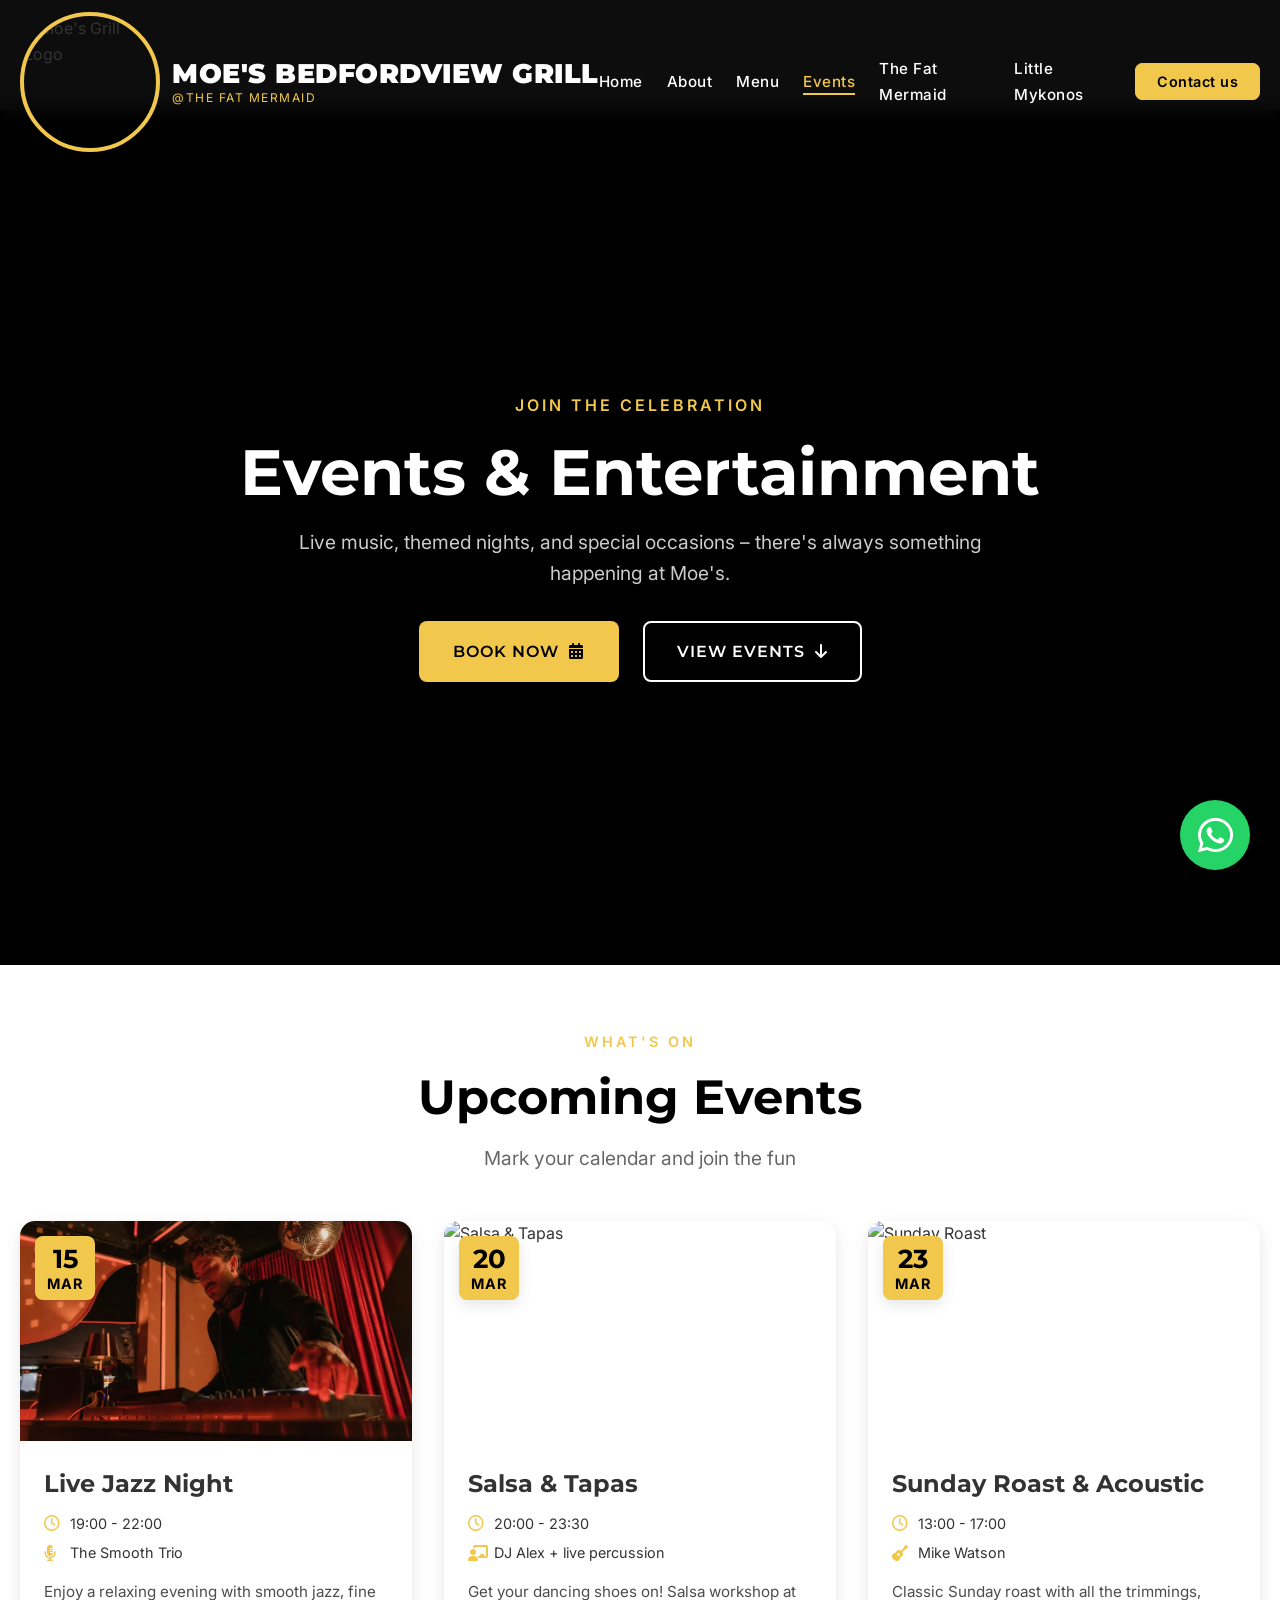
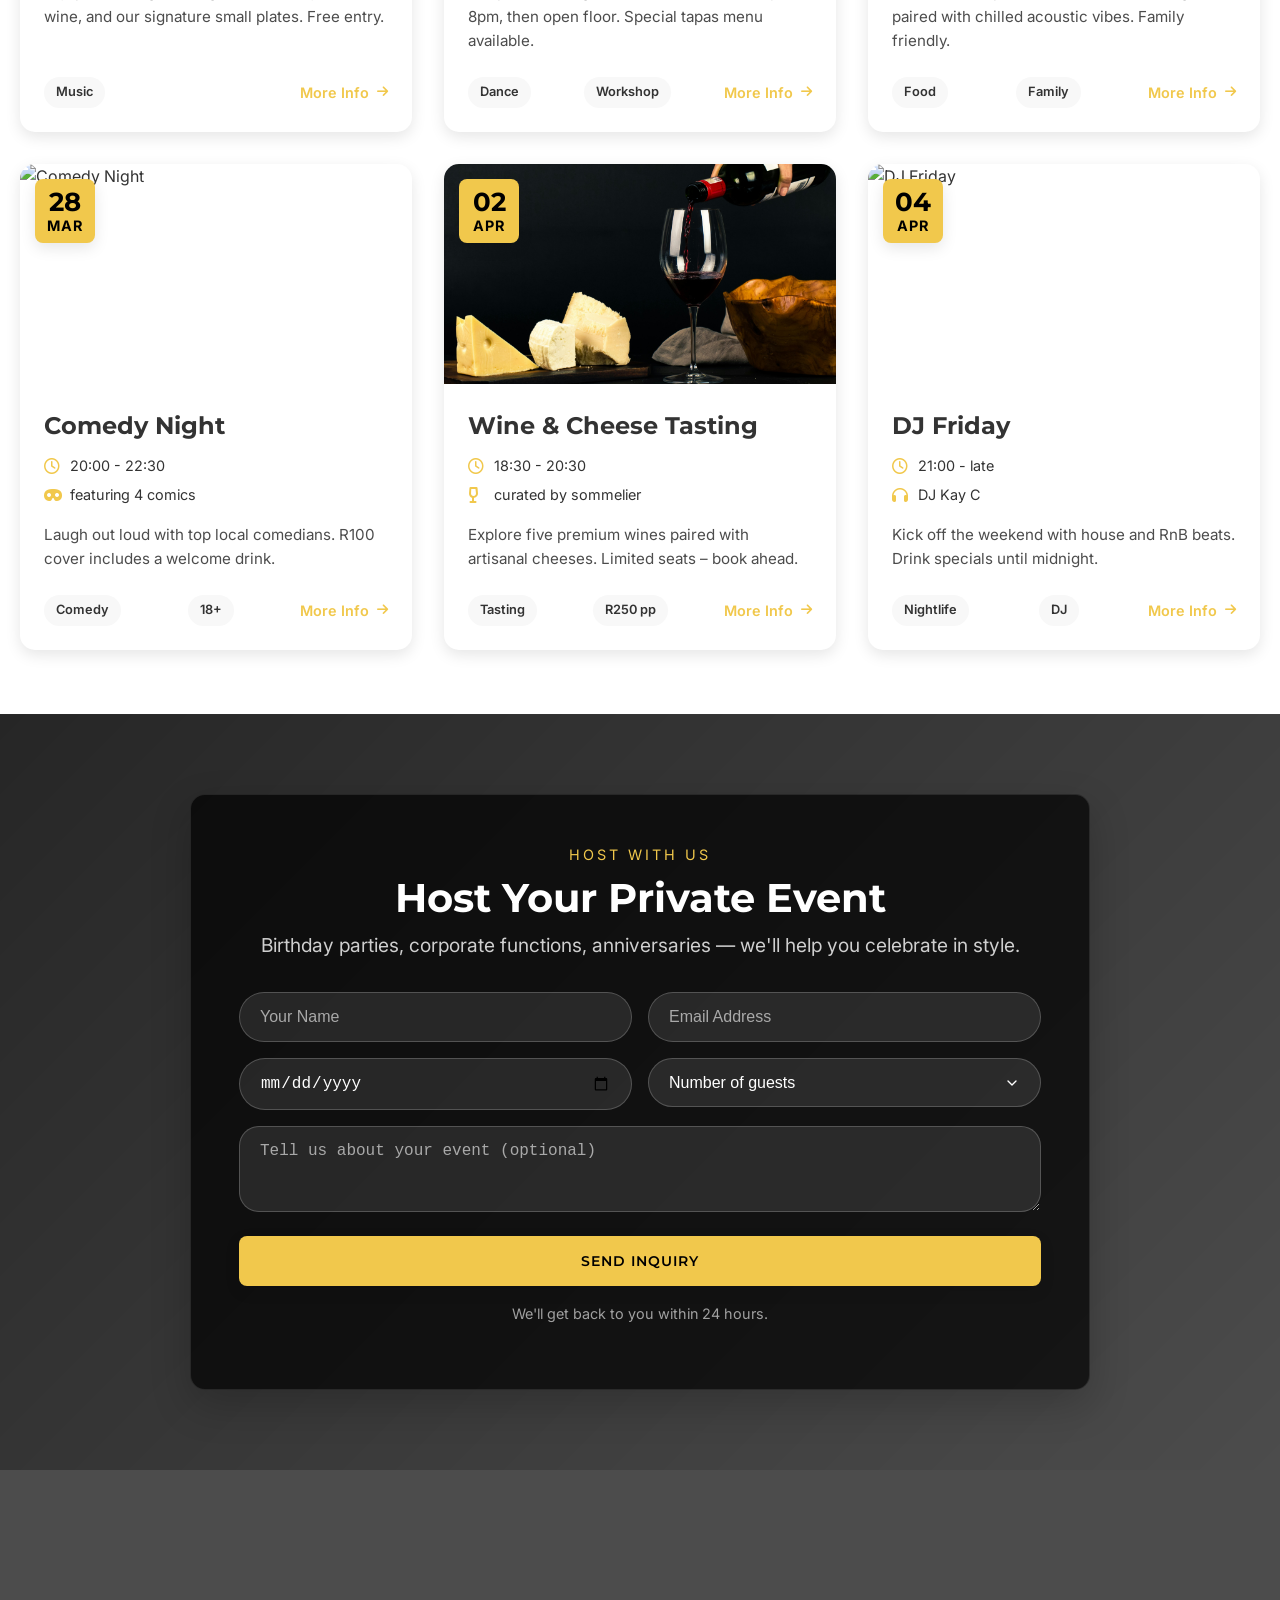
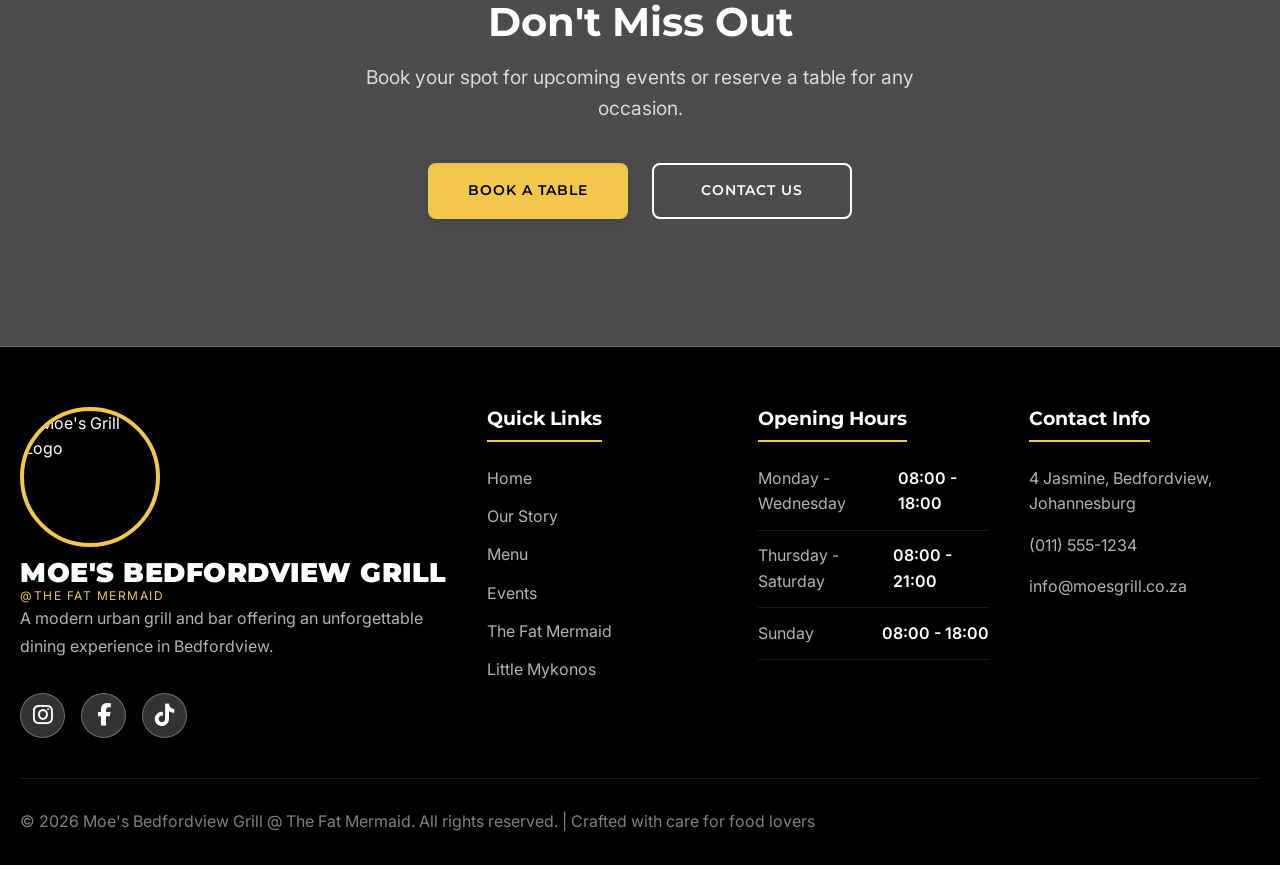
==== events.html @ 41e1a613 "Add files via upload" ====
<!DOCTYPE html>
<html lang="en">
<head>
    <meta charset="UTF-8">
    <meta name="viewport" content="width=device-width, initial-scale=1.0, maximum-scale=1.0, user-scalable=no">
    <title>Events | Moe's Bedfordview Grill @ The Fat Mermaid</title>
    <link rel="stylesheet" href="events.css">
    <link rel="stylesheet" href="https://cdnjs.cloudflare.com/ajax/libs/font-awesome/6.4.0/css/all.min.css">
    <link href="https://fonts.googleapis.com/css2?family=Montserrat:wght@400;500;600;700;800;900&family=Inter:wght@300;400;500;600&display=swap" rel="stylesheet">
</head>
<body>
    <!-- Header – EXACTLY as on Moe's main page (with no space after @) -->
    <header class="header">
        <div class="container">
            <nav class="navbar">
                <a href="Moe's_bedfordview_grill.html" class="logo">
                    <div class="logo-wrapper">
                        <div class="logo-image">
                            <img src="logo.png" alt="Moe's Grill Logo" class="logo-img">
                        </div>
                        <div class="logo-text-container">
                            <span class="logo-main">MOE'S BEDFORDVIEW GRILL</span>
                            <span class="logo-sub">@THE FAT MERMAID</span>
                        </div>
                    </div>
                </a>
                
                <div class="nav-right">
                    <ul class="nav-menu">
                        <li class="nav-item"><a href="Moe's_bedfordview_grill.html" class="nav-link">Home</a></li>
                        <li class="nav-item"><a href="Moe's_bedfordview_grill.html#about" class="nav-link">About</a></li>
                        <li class="nav-item"><a href="menu.html" class="nav-link">Menu</a></li>
                        <li class="nav-item"><a href="events.html" class="nav-link active">Events</a></li>
                        <li class="nav-item"><a href="index.html" class="nav-link">The Fat Mermaid</a></li>
                        <li class="nav-item"><a href="little_mykonos.html" class="nav-link">Little Mykonos</a></li>
                        <li class="nav-item"><a href="contact.html" class="nav-link book-btn">Contact us</a></li>
                    </ul>
                    
                    <div class="hamburger">
                        <div class="hamburger-line"></div>
                        <div class="hamburger-line"></div>
                        <div class="hamburger-line"></div>
                    </div>
                </div>
            </nav>
        </div>
    </header>

    <!-- Page Hero for Events -->
    <section class="page-hero">
        <div class="page-hero-bg" style="background-image: linear-gradient(rgba(0,0,0,0.7), rgba(0,0,0,0.7)), url('inside.jpg');"></div>
        <div class="container">
            <div class="page-hero-content">
                <div class="page-tagline">JOIN THE CELEBRATION</div>
                <h1 class="page-title">Events & Entertainment</h1>
                <p class="page-subtitle">Live music, themed nights, and special occasions – there's always something happening at Moe's.</p>
                <!-- Two hero buttons -->
                <div class="hero-buttons">
                    <a href="#booking" class="btn btn-primary">Book Now <i class="fas fa-calendar-alt"></i></a>
                    <a href="#events-grid" class="btn btn-outline">View Events <i class="fas fa-arrow-down"></i></a>
                </div>
            </div>
        </div>
    </section>

    <!-- Upcoming Events Section (id for scrolling) -->
    <section id="events-grid" class="events-section">
        <div class="container">
            <div class="section-header">
                <div class="section-label">WHAT'S ON</div>
                <h2 class="section-title">Upcoming Events</h2>
                <p class="section-subtitle">Mark your calendar and join the fun</p>
            </div>

            <div class="events-grid">
                <!-- Event 1: Live Jazz Night -->
                <div class="event-card">
                    <div class="event-image">
                        <img src="jazz2.avif" alt="Live Jazz Night" class="event-img">
                        <div class="event-date-badge">
                            <span class="event-day">15</span>
                            <span class="event-month">MAR</span>
                        </div>
                    </div>
                    <div class="event-content">
                        <h3>Live Jazz Night</h3>
                        <div class="event-meta">
                            <span><i class="far fa-clock"></i> 19:00 - 22:00</span>
                            <span><i class="fas fa-microphone-alt"></i> The Smooth Trio</span>
                        </div>
                        <p class="event-description">Enjoy a relaxing evening with smooth jazz, fine wine, and our signature small plates. Free entry.</p>
                        <div class="event-footer">
                            <span class="event-tag">Music</span>
                            <a href="#" class="btn-event">More Info <i class="fas fa-arrow-right"></i></a>
                        </div>
                    </div>
                </div>

                <!-- Event 2: Salsa & Tapas Thursday -->
                <div class="event-card">
                    <div class="event-image">
                        <img src="salsa.avif" alt="Salsa & Tapas" class="event-img">
                        <div class="event-date-badge">
                            <span class="event-day">20</span>
                            <span class="event-month">MAR</span>
                        </div>
                    </div>
                    <div class="event-content">
                        <h3>Salsa & Tapas</h3>
                        <div class="event-meta">
                            <span><i class="far fa-clock"></i> 20:00 - 23:30</span>
                            <span><i class="fas fa-chalkboard-teacher"></i> DJ Alex + live percussion</span>
                        </div>
                        <p class="event-description">Get your dancing shoes on! Salsa workshop at 8pm, then open floor. Special tapas menu available.</p>
                        <div class="event-footer">
                            <span class="event-tag">Dance</span>
                            <span class="event-tag">Workshop</span>
                            <a href="#" class="btn-event">More Info <i class="fas fa-arrow-right"></i></a>
                        </div>
                    </div>
                </div>

                <!-- Event 3: Sunday Roast & Live Acoustic -->
                <div class="event-card">
                    <div class="event-image">
                        <img src="food1.jpg" alt="Sunday Roast" class="event-img">
                        <div class="event-date-badge">
                            <span class="event-day">23</span>
                            <span class="event-month">MAR</span>
                        </div>
                    </div>
                    <div class="event-content">
                        <h3>Sunday Roast & Acoustic</h3>
                        <div class="event-meta">
                            <span><i class="far fa-clock"></i> 13:00 - 17:00</span>
                            <span><i class="fas fa-guitar"></i> Mike Watson</span>
                        </div>
                        <p class="event-description">Classic Sunday roast with all the trimmings, paired with chilled acoustic vibes. Family friendly.</p>
                        <div class="event-footer">
                            <span class="event-tag">Food</span>
                            <span class="event-tag">Family</span>
                            <a href="#" class="btn-event">More Info <i class="fas fa-arrow-right"></i></a>
                        </div>
                    </div>
                </div>

                <!-- Event 4: Comedy Night -->
                <div class="event-card">
                    <div class="event-image">
                        <img src="joy.jpg" alt="Comedy Night" class="event-img">
                        <div class="event-date-badge">
                            <span class="event-day">28</span>
                            <span class="event-month">MAR</span>
                        </div>
                    </div>
                    <div class="event-content">
                        <h3>Comedy Night</h3>
                        <div class="event-meta">
                            <span><i class="far fa-clock"></i> 20:00 - 22:30</span>
                            <span><i class="fas fa-mask"></i> featuring 4 comics</span>
                        </div>
                        <p class="event-description">Laugh out loud with top local comedians. R100 cover includes a welcome drink.</p>
                        <div class="event-footer">
                            <span class="event-tag">Comedy</span>
                            <span class="event-tag">18+</span>
                            <a href="#" class="btn-event">More Info <i class="fas fa-arrow-right"></i></a>
                        </div>
                    </div>
                </div>

                <!-- Event 5: Wine & Cheese Tasting -->
                <div class="event-card">
                    <div class="event-image">
                        <img src="cheese.jpg" alt="Wine Tasting" class="event-img">
                        <div class="event-date-badge">
                            <span class="event-day">02</span>
                            <span class="event-month">APR</span>
                        </div>
                    </div>
                    <div class="event-content">
                        <h3>Wine & Cheese Tasting</h3>
                        <div class="event-meta">
                            <span><i class="far fa-clock"></i> 18:30 - 20:30</span>
                            <span><i class="fas fa-wine-glass-alt"></i> curated by sommelier</span>
                        </div>
                        <p class="event-description">Explore five premium wines paired with artisanal cheeses. Limited seats – book ahead.</p>
                        <div class="event-footer">
                            <span class="event-tag">Tasting</span>
                            <span class="event-tag">R250 pp</span>
                            <a href="#" class="btn-event">More Info <i class="fas fa-arrow-right"></i></a>
                        </div>
                    </div>
                </div>

                <!-- Event 6: DJ Friday -->
                <div class="event-card">
                    <div class="event-image">
                        <img src="DJ.jpg" alt="DJ Friday" class="event-img">
                        <div class="event-date-badge">
                            <span class="event-day">04</span>
                            <span class="event-month">APR</span>
                        </div>
                    </div>
                    <div class="event-content">
                        <h3>DJ Friday</h3>
                        <div class="event-meta">
                            <span><i class="far fa-clock"></i> 21:00 - late</span>
                            <span><i class="fas fa-headphones"></i> DJ Kay C</span>
                        </div>
                        <p class="event-description">Kick off the weekend with house and RnB beats. Drink specials until midnight.</p>
                        <div class="event-footer">
                            <span class="event-tag">Nightlife</span>
                            <span class="event-tag">DJ</span>
                            <a href="#" class="btn-event">More Info <i class="fas fa-arrow-right"></i></a>
                        </div>
                    </div>
                </div>
            </div>
        </div>
    </section>

    <!-- Booking Section (Host Your Private Event) -->
    <section id="booking" class="booking-section">
        <div class="booking-bg" style="background-image: linear-gradient(135deg, rgba(0,0,0,0.85) 0%, rgba(0,0,0,0.7) 100%), url('inside.jpg');"></div>
        <div class="container">
            <div class="booking-wrapper">
                <div class="booking-header">
                    <span class="booking-tagline">HOST WITH US</span>
                    <h2 class="booking-title">Host Your Private Event</h2>
                    <p class="booking-description">Birthday parties, corporate functions, anniversaries — we'll help you celebrate in style.</p>
                </div>
                
                <!-- Simple inquiry form -->
                <div class="booking-form">
                    <form action="#" method="post">
                        <div class="form-row">
                            <div class="form-group">
                                <input type="text" placeholder="Your Name" required>
                            </div>
                            <div class="form-group">
                                <input type="email" placeholder="Email Address" required>
                            </div>
                        </div>
                        <div class="form-row">
                            <div class="form-group">
                                <input type="date" placeholder="Event Date" required>
                            </div>
                            <div class="form-group">
                                <select required>
                                    <option value="" disabled selected>Number of guests</option>
                                    <option value="1-20">1-20</option>
                                    <option value="21-40">21-40</option>
                                    <option value="41-60">41-60</option>
                                    <option value="61-80">61-80</option>
                                </select>
                            </div>
                        </div>
                        <div class="form-row">
                            <div class="form-group">
                                <textarea placeholder="Tell us about your event (optional)" rows="3"></textarea>
                            </div>
                        </div>
                        <button type="submit" class="btn btn-primary btn-block">Send Inquiry</button>
                    </form>
                    <p class="form-note">We'll get back to you within 24 hours.</p>
                </div>
            </div>
        </div>
    </section>

    <!-- CTA Section -->
    <section class="cta-section">
        <div class="cta-bg">
            <div class="cta-slide active" style="background-image: linear-gradient(rgba(0,0,0,0.7), rgba(0,0,0,0.7)), url('joy.jpg');"></div>
        </div>
        <div class="container">
            <h2 class="cta-title">Don't Miss Out</h2>
            <p class="cta-text">Book your spot for upcoming events or reserve a table for any occasion.</p>
            <div class="cta-buttons">
                <a href="contact.html" class="btn btn-primary">Book a Table</a>
                <a href="contact.html" class="btn btn-outline">Contact Us</a>
            </div>
        </div>
    </section>

    <!-- Footer – matching Moe's main page (no space after @) -->
    <footer class="footer" id="contact">
        <div class="container">
            <div class="footer-main">
                <div class="footer-col">
                    <div class="footer-logo">
                        <div class="logo-wrapper">
                            <div class="logo-image">
                                <img src="logo.png" alt="Moe's Grill Logo" class="logo-img">
                            </div>
                            <div class="logo-text-container">
                                <span class="logo-main">MOE'S BEDFORDVIEW GRILL</span>
                                <span class="logo-sub">@THE FAT MERMAID</span>
                            </div>
                        </div>
                    </div>
                    <p class="footer-description">
                        A modern urban grill and bar offering an unforgettable dining experience in Bedfordview.
                    </p>
                    <div class="social-links">
                        <a href="#" class="social-link"><i class="fab fa-instagram"></i></a>
                        <a href="#" class="social-link"><i class="fab fa-facebook-f"></i></a>
                        <a href="#" class="social-link"><i class="fab fa-tiktok"></i></a>
                    </div>
                </div>
                
                <div class="footer-col">
                    <h3 class="footer-title">Quick Links</h3>
                    <ul class="footer-links">
                        <li><a href="Moe's_bedfordview_grill.html">Home</a></li>
                        <li><a href="Moe's_bedfordview_grill.html#about">Our Story</a></li>
                        <li><a href="menu.html">Menu</a></li>
                        <li><a href="events.html">Events</a></li>
                        <li><a href="index.html">The Fat Mermaid</a></li>
                        <li><a href="little_mykonos.html">Little Mykonos</a></li>
                    </ul>
                </div>
                
                <div class="footer-col">
                    <h3 class="footer-title">Opening Hours</h3>
                    <ul class="footer-hours">
                        <li><span>Monday - Wednesday</span><span>08:00 - 18:00</span></li>
                        <li><span>Thursday - Saturday</span><span>08:00 - 21:00</span></li>
                        <li><span>Sunday</span><span>08:00 - 18:00</span></li>
                    </ul>
                </div>
                
                <div class="footer-col">
                    <h3 class="footer-title">Contact Info</h3>
                    <div class="contact-info">
                        <div class="contact-item">4 Jasmine, Bedfordview, Johannesburg</div>
                        <div class="contact-item">(011) 555-1234</div>
                        <div class="contact-item">info@moesgrill.co.za</div>
                    </div>
                </div>
            </div>
            
            <div class="footer-bottom">
                <p>&copy; 2026 Moe's Bedfordview Grill @ The Fat Mermaid. All rights reserved. | Crafted with care for food lovers</p>
                
            </div>
        </div>
    </footer>

    <!-- WhatsApp Button (same as The Fat Mermaid) -->
    <a href="https://wa.me/27836087774" class="whatsapp-float" target="_blank" rel="noopener noreferrer">
        <i class="fab fa-whatsapp"></i>
    </a>

    <!-- Mobile menu toggle script -->
    <script>
        const hamburger = document.querySelector('.hamburger');
        const navMenu = document.querySelector('.nav-menu');
        if (hamburger) {
            hamburger.addEventListener('click', () => {
                hamburger.classList.toggle('active');
                navMenu.classList.toggle('active');
            });
        }
        document.querySelectorAll('.nav-link').forEach(link => {
            link.addEventListener('click', () => {
                hamburger.classList.remove('active');
                navMenu.classList.remove('active');
            });
        });
    </script>
</body>
</html>
---- events.css ----
/* ====== events.css ====== */
/* Includes base styles from index + event-specific additions + Moe's header + WhatsApp button */

/* ====== RESET & BASE STYLES ====== */
* {
    margin: 0;
    padding: 0;
    box-sizing: border-box;
}

:root {
    --primary: #f1c84c;
    --primary-dark: #e0b72a;
    --black: #000000;
    --white: #ffffff;
    --gray-light: #f8f8f8;
    --gray: #e0e0e0;
    --gray-dark: #333333;
    --transition: all 0.3s ease;
    --shadow: 0 5px 15px rgba(0, 0, 0, 0.1);
    --shadow-lg: 0 10px 30px rgba(0, 0, 0, 0.15);
    --shadow-xl: 0 15px 40px rgba(0, 0, 0, 0.2);
    --radius: 8px;
    --radius-lg: 15px;
}

html {
    font-size: 16px;
    scroll-behavior: smooth;
    overflow-x: hidden;
}

body {
    font-family: 'Inter', sans-serif;
    line-height: 1.6;
    color: var(--gray-dark);
    background-color: var(--white);
    overflow-x: hidden;
}

h1, h2, h3, h4, h5, h6 {
    font-family: 'Montserrat', sans-serif;
    font-weight: 700;
    line-height: 1.2;
    margin-bottom: 1rem;
}

h1 { font-size: clamp(2.5rem, 5vw, 4rem); }
h2 { font-size: clamp(2rem, 4vw, 3rem); }
h3 { font-size: clamp(1.5rem, 3vw, 2rem); }

p {
    margin-bottom: 1rem;
    color: rgba(0, 0, 0, 0.7);
}

a {
    text-decoration: none;
    color: inherit;
    transition: var(--transition);
}

ul {
    list-style: none;
}

.container {
    width: 100%;
    max-width: 1400px;
    margin: 0 auto;
    padding: 0 20px;
}

.btn {
    display: inline-flex;
    align-items: center;
    justify-content: center;
    gap: 10px;
    padding: 14px 28px;
    border-radius: var(--radius);
    font-weight: 600;
    text-transform: uppercase;
    letter-spacing: 1px;
    cursor: pointer;
    transition: var(--transition);
    border: 2px solid transparent;
    font-family: 'Montserrat', sans-serif;
    font-size: 0.9rem;
}

.btn-primary {
    background-color: var(--primary);
    color: var(--black);
    box-shadow: var(--shadow);
}

.btn-primary:hover {
    background-color: var(--primary-dark);
    transform: translateY(-3px);
    box-shadow: var(--shadow-lg);
}

.btn-outline {
    background-color: transparent;
    color: var(--white);
    border-color: var(--white);
}

.btn-outline:hover {
    background-color: var(--white);
    color: var(--black);
    transform: translateY(-3px);
}

.btn-large {
    padding: 16px 36px;
    font-size: 1rem;
}

.btn-block {
    width: 100%;
}

.text-center {
    text-align: center;
}

.highlight {
    color: var(--primary);
}

/* ====== HEADER – EXACTLY AS MOE'S MAIN PAGE ====== */
.header {
    position: fixed;
    top: 0;
    left: 0;
    width: 100%;
    z-index: 1000;
    padding: 12px 0;
    background-color: rgba(0, 0, 0, 0.95);
    backdrop-filter: blur(10px);
    box-shadow: var(--shadow);
}

.navbar {
    display: flex;
    justify-content: space-between;
    align-items: center;
}

.logo {
    z-index: 1002;
    position: relative;
    flex-shrink: 0;
    max-width: 60%;
}

.logo-wrapper {
    display: flex;
    align-items: center;
    gap: 12px;
}

.logo-image {
    height: 140px;
    width: 140px;
    border-radius: 50%;
    overflow: hidden;
    border: 4px solid var(--primary);
    flex-shrink: 0;
}

.logo-img {
    width: 100%;
    height: 100%;
    object-fit: cover;
    display: block;
}

.logo-text-container {
    display: flex;
    flex-direction: column;
    line-height: 1.2;
}

.logo-main {
    font-family: 'Montserrat', sans-serif;
    font-weight: 900;
    font-size: 1.7rem;
    color: var(--white);
    letter-spacing: 0.5px;
    white-space: nowrap;
}

.logo-sub {
    font-family: 'Inter', sans-serif;
    font-size: 0.75rem;
    color: var(--primary);
    letter-spacing: 1.5px;
    text-transform: uppercase;
    white-space: nowrap;
}

.nav-right {
    display: flex;
    align-items: center;
    gap: 1.5rem;
}

.nav-menu {
    display: flex;
    gap: 1.5rem;
    align-items: center;
}

.nav-item {
    position: relative;
}

.nav-link {
    color: var(--white);
    font-weight: 500;
    font-size: 0.95rem;
    letter-spacing: 0.5px;
    padding: 5px 0;
    transition: color 0.3s ease;
}

.nav-link::after {
    content: '';
    position: absolute;
    bottom: 0;
    left: 0;
    width: 0;
    height: 2px;
    background-color: var(--primary);
    transition: width 0.3s ease;
}

.nav-link:hover::after,
.nav-link.active::after {
    width: 100%;
}

.nav-link:hover,
.nav-link.active {
    color: var(--primary);
}

.book-btn {
    background-color: var(--primary) !important;
    color: var(--black) !important;
    padding: 8px 20px !important;
    border-radius: var(--radius) !important;
    font-weight: 600 !important;
    border: 2px solid var(--primary) !important;
    white-space: nowrap;
    font-size: 0.9rem !important;
}

.book-btn:hover {
    background-color: transparent !important;
    color: var(--white) !important;
    border-color: var(--white) !important;
    transform: translateY(-2px);
}

.hamburger {
    display: none;
    flex-direction: column;
    gap: 5px;
    cursor: pointer;
    padding: 10px;
    z-index: 1002;
}

.hamburger-line {
    width: 30px;
    height: 3px;
    background-color: var(--white);
    transition: var(--transition);
}

.hamburger.active .hamburger-line:nth-child(1) {
    transform: rotate(45deg) translate(8px, 8px);
}
.hamburger.active .hamburger-line:nth-child(2) {
    opacity: 0;
    transform: scale(0);
}
.hamburger.active .hamburger-line:nth-child(3) {
    transform: rotate(-45deg) translate(7px, -7px);
}

/* Mobile menu */
@media (max-width: 1100px) {
    .logo-main {
        font-size: 1.4rem;
    }
    .logo-sub {
        font-size: 0.65rem;
    }
    .nav-menu {
        gap: 1rem;
    }
    .nav-link {
        font-size: 0.85rem;
    }
}

@media (max-width: 992px) {
    .logo-wrapper {
        gap: 8px;
    }
    .logo-main {
        font-size: 1.2rem;
        white-space: normal;
    }
    .logo-sub {
        font-size: 0.6rem;
        white-space: normal;
    }
    .logo-image {
        height: 110px;
        width: 110px;
    }

    .nav-menu {
        position: fixed;
        top: 0;
        left: 0;
        width: 100%;
        height: 100vh;
        background-color: rgba(0, 0, 0, 0.98);
        backdrop-filter: blur(10px);
        flex-direction: column;
        justify-content: center;
        align-items: center;
        gap: 2rem;
        padding: 2rem;
        transition: opacity 0.4s ease, visibility 0.4s ease;
        opacity: 0;
        visibility: hidden;
        z-index: 1001;
    }
    .nav-menu.active {
        opacity: 1;
        visibility: visible;
    }
    .nav-link {
        font-size: 1.5rem;
        padding: 8px 20px;
    }
    .book-btn {
        font-size: 1.2rem !important;
        padding: 10px 30px !important;
    }
    .hamburger {
        display: flex;
    }
}

@media (max-width: 576px) {
    .logo-image {
        height: 90px;
        width: 90px;
    }
    .logo-main {
        font-size: 1rem;
    }
    .logo-sub {
        font-size: 0.5rem;
    }
}

/* ====== PAGE HERO ====== */
.page-hero {
    height: 95vh;
    min-height: 400px;
    position: relative;
    display: flex;
    align-items: center;
    justify-content: center;
    overflow: hidden;
    margin-top: 110px; /* matches header height */
    background-color: var(--black);
}

.page-hero-bg {
    position: absolute;
    top: 0;
    left: 0;
    width: 100%;
    height: 100%;
    background-size: cover;
    background-position: center;
    z-index: 1;
}

.page-hero-content {
    position: relative;
    z-index: 2;
    text-align: center;
    color: var(--white);
    max-width: 900px;
    margin: 0 auto;
    padding: 0 20px;
}

.page-tagline {
    font-size: 1rem;
    letter-spacing: 3px;
    color: var(--primary);
    margin-bottom: 1rem;
    text-transform: uppercase;
    font-weight: 600;
}

.page-title {
    font-size: clamp(2.5rem, 6vw, 4rem);
    margin-bottom: 1rem;
    color: var(--white);
}

.page-subtitle {
    font-size: 1.2rem;
    color: rgba(255,255,255,0.8);
    max-width: 700px;
    margin: 0 auto 2rem;
}

.hero-buttons {
    display: flex;
    gap: 1.5rem;
    justify-content: center;
    flex-wrap: wrap;
}

.hero-buttons .btn {
    min-width: 200px;
    padding: 16px 32px;
    font-size: 1rem;
}

/* ====== SECTION HEADER ====== */
.section-header {
    text-align: center;
    margin-bottom: 3rem;
}

.section-label {
    font-size: 0.9rem;
    letter-spacing: 3px;
    color: var(--primary);
    text-transform: uppercase;
    font-weight: 600;
    margin-bottom: 1rem;
    display: inline-block;
}

.section-title {
    margin-bottom: 1rem;
    color: var(--black);
}

.section-subtitle {
    font-size: 1.2rem;
    color: rgba(0,0,0,0.6);
    max-width: 600px;
    margin: 0 auto;
}

/* ====== EVENTS SECTION ====== */
.events-section {
    padding: 4rem 0;
    background-color: var(--white);
}

.events-grid {
    display: grid;
    grid-template-columns: repeat(3, 1fr);
    gap: 2rem;
}

.event-card {
    background-color: var(--white);
    border-radius: var(--radius-lg);
    overflow: hidden;
    box-shadow: var(--shadow);
    transition: var(--transition);
    display: flex;
    flex-direction: column;
}

.event-card:hover {
    transform: translateY(-8px);
    box-shadow: var(--shadow-lg);
}

.event-image {
    position: relative;
    height: 220px;
    overflow: hidden;
}

.event-img {
    width: 100%;
    height: 100%;
    object-fit: cover;
    transition: transform 0.5s ease;
}

.event-card:hover .event-img {
    transform: scale(1.05);
}

.event-date-badge {
    position: absolute;
    top: 15px;
    left: 15px;
    background-color: var(--primary);
    color: var(--black);
    border-radius: 8px;
    padding: 8px 12px;
    text-align: center;
    min-width: 60px;
    box-shadow: var(--shadow);
    line-height: 1.2;
    font-weight: 700;
}

.event-day {
    display: block;
    font-size: 1.6rem;
    font-family: 'Montserrat', sans-serif;
}

.event-month {
    display: block;
    font-size: 0.9rem;
    text-transform: uppercase;
    letter-spacing: 1px;
}

.event-content {
    padding: 1.8rem 1.5rem 1.5rem;
    flex: 1;
    display: flex;
    flex-direction: column;
}

.event-content h3 {
    font-size: 1.5rem;
    margin-bottom: 0.8rem;
}

.event-meta {
    display: flex;
    flex-direction: column;
    gap: 0.4rem;
    margin-bottom: 1rem;
    font-size: 0.9rem;
    color: var(--gray-dark);
}

.event-meta span {
    display: flex;
    align-items: center;
    gap: 8px;
}

.event-meta i {
    color: var(--primary);
    width: 18px;
    font-size: 1rem;
}

.event-description {
    margin-bottom: 1.5rem;
    font-size: 0.95rem;
    color: rgba(0,0,0,0.7);
    flex: 1;
}

.event-footer {
    display: flex;
    justify-content: space-between;
    align-items: center;
    flex-wrap: wrap;
    gap: 0.8rem;
    margin-top: auto;
}

.event-tag {
    background-color: var(--gray-light);
    padding: 5px 12px;
    border-radius: 50px;
    font-size: 0.8rem;
    font-weight: 600;
    color: var(--gray-dark);
}

.btn-event {
    display: inline-flex;
    align-items: center;
    gap: 8px;
    color: var(--primary);
    font-weight: 600;
    font-size: 0.9rem;
    transition: var(--transition);
}

.btn-event i {
    font-size: 0.8rem;
    transition: transform 0.2s;
}

.btn-event:hover {
    color: var(--primary-dark);
}

.btn-event:hover i {
    transform: translateX(4px);
}

/* ====== BOOKING SECTION ====== */
.booking-section {
    position: relative;
    padding: 5rem 0;
    color: var(--white);
    overflow: hidden;
}

.booking-bg {
    position: absolute;
    top: 0;
    left: 0;
    width: 100%;
    height: 100%;
    background-size: cover;
    background-position: center;
    z-index: 1;
}

.booking-section .container {
    position: relative;
    z-index: 2;
}

.booking-wrapper {
    max-width: 900px;
    margin: 0 auto;
    background: rgba(0,0,0,0.7);
    border-radius: var(--radius-lg);
    padding: 3rem;
    border: 1px solid rgba(255,255,255,0.1);
    box-shadow: var(--shadow-xl);
}

.booking-header {
    text-align: center;
    margin-bottom: 2rem;
}

.booking-tagline {
    font-size: 0.9rem;
    letter-spacing: 3px;
    color: var(--primary);
    text-transform: uppercase;
    margin-bottom: 0.5rem;
    display: block;
}

.booking-title {
    font-size: 2.5rem;
    color: var(--white);
    margin-bottom: 0.5rem;
}

.booking-description {
    font-size: 1.2rem;
    color: rgba(255,255,255,0.8);
}

.booking-form {
    margin-top: 2rem;
}

.form-row {
    display: flex;
    gap: 1rem;
    margin-bottom: 1rem;
}

.form-group {
    flex: 1;
}

.form-group input,
.form-group select,
.form-group textarea {
    width: 100%;
    padding: 15px 20px;
    border-radius: 50px;
    border: 1px solid rgba(255,255,255,0.2);
    background: rgba(255,255,255,0.1);
    color: var(--white);
    font-size: 1rem;
    outline: none;
    transition: var(--transition);
}

.form-group textarea {
    border-radius: 20px;
    resize: vertical;
}

.form-group input:focus,
.form-group select:focus,
.form-group textarea:focus {
    border-color: var(--primary);
    background: rgba(0,0,0,0.6);
}

.form-group input::placeholder,
.form-group textarea::placeholder {
    color: rgba(255,255,255,0.6);
}

.form-group select {
    appearance: none;
    background-image: url("data:image/svg+xml;utf8,<svg xmlns='http://www.w3.org/2000/svg' width='16' height='16' viewBox='0 0 24 24' fill='none' stroke='white' stroke-width='2' stroke-linecap='round' stroke-linejoin='round'><polyline points='6 9 12 15 18 9'/></svg>");
    background-repeat: no-repeat;
    background-position: right 20px center;
    background-size: 16px;
}

.form-group button {
    width: 100%;
    padding: 15px;
    border-radius: 50px;
    font-size: 1.1rem;
    border: none;
    cursor: pointer;
}

.form-note {
    text-align: center;
    font-size: 0.9rem;
    color: rgba(255,255,255,0.6);
    margin-top: 1rem;
}

/* ====== CTA SECTION ====== */
.cta-section {
    position: relative;
    overflow: hidden;
    padding: 8rem 0;
    color: var(--white);
    text-align: center;
    min-height: 400px;
    display: flex;
    align-items: center;
}

.cta-bg {
    position: absolute;
    top: 0;
    left: 0;
    width: 100%;
    height: 100%;
}

.cta-slide {
    position: absolute;
    top: 0;
    left: 0;
    width: 100%;
    height: 100%;
    background-size: cover;
    background-position: center;
    opacity: 0;
    transition: opacity 1s ease-in-out;
}

.cta-slide.active {
    opacity: 1;
}

.cta-section .container {
    position: relative;
    z-index: 2;
}

.cta-title {
    font-size: 2.5rem;
    margin-bottom: 1rem;
    color: var(--white);
}

.cta-text {
    font-size: 1.2rem;
    margin-bottom: 2.5rem;
    color: rgba(255,255,255,0.8);
    max-width: 600px;
    margin-left: auto;
    margin-right: auto;
}

.cta-buttons {
    display: flex;
    gap: 1.5rem;
    justify-content: center;
    flex-wrap: wrap;
}

.cta-buttons .btn {
    min-width: 200px;
}

/* ====== FOOTER – MATCHING MOE'S MAIN PAGE ====== */
.footer {
    background-color: var(--black);
    color: var(--white);
    padding: 60px 0 30px;
}

.footer-main {
    display: grid;
    grid-template-columns: repeat(4, 1fr);
    gap: 40px;
    margin-bottom: 40px;
}

.footer-logo .logo-wrapper {
    flex-direction: column;
    align-items: flex-start;
    gap: 10px;
}

.footer-logo .logo-image {
    height: 140px;
    width: 140px;
    border: 4px solid var(--primary);
}

.footer-description {
    color: rgba(255,255,255,0.7);
    margin-bottom: 2rem;
    line-height: 1.8;
}

.social-links {
    display: flex;
    gap: 1rem;
    flex-wrap: wrap;
}

.social-link {
    width: 45px;
    height: 45px;
    border-radius: 50%;
    background-color: rgba(255,255,255,0.2);
    display: flex;
    align-items: center;
    justify-content: center;
    transition: var(--transition);
    border: 1px solid rgba(255,255,255,0.3);
    font-size: 1.4rem;
    color: var(--white);
}

.social-link:hover {
    background-color: var(--primary);
    color: var(--black);
    border-color: var(--primary);
    transform: translateY(-3px);
}

.footer-title {
    color: var(--white);
    font-size: 1.2rem;
    margin-bottom: 1.5rem;
    padding-bottom: 10px;
    border-bottom: 2px solid var(--primary);
    display: inline-block;
}

.footer-links li {
    margin-bottom: 0.8rem;
}

.footer-links a {
    color: rgba(255,255,255,0.7);
    transition: var(--transition);
}

.footer-links a:hover {
    color: var(--primary);
    padding-left: 5px;
}

.footer-hours li {
    display: flex;
    justify-content: space-between;
    margin-bottom: 0.8rem;
    padding-bottom: 0.8rem;
    border-bottom: 1px solid rgba(255,255,255,0.1);
}

.footer-hours span:first-child {
    color: rgba(255,255,255,0.7);
}

.footer-hours span:last-child {
    color: var(--white);
    font-weight: 600;
}

.contact-info {
    display: flex;
    flex-direction: column;
    gap: 1rem;
}

.contact-item {
    color: rgba(255,255,255,0.7);
    line-height: 1.6;
}

.footer-bottom {
    padding-top: 30px;
    border-top: 1px solid rgba(255,255,255,0.1);
    display: flex;
    justify-content: space-between;
    align-items: center;
    flex-wrap: wrap;
    gap: 1rem;
}

.footer-bottom p {
    color: rgba(255,255,255,0.5);
    margin-bottom: 0;
}

.footer-legal {
    display: flex;
    gap: 2rem;
}

.footer-legal a {
    color: rgba(255,255,255,0.7);
    font-size: 0.9rem;
}

.footer-legal a:hover {
    color: var(--primary);
}

/* ===== WHATSAPP BUTTON (styled like The Fat Mermaid) ===== */
.whatsapp-float {
    position: fixed;
    bottom: 30px;
    right: 30px;
    background-color: #25D366;
    color: white;
    width: 70px;
    height: 70px;
    border-radius: 50%;
    display: flex;
    align-items: center;
    justify-content: center;
    font-size: 2.5rem;
    box-shadow: var(--shadow-lg);
    z-index: 1000;
    transition: transform 0.3s ease, background-color 0.2s;
    border: none;
}

.whatsapp-float:hover {
    transform: scale(1.1);
    background-color: #20b859;
}

@media (max-width: 768px) {
    .whatsapp-float {
        width: 60px;
        height: 60px;
        font-size: 2rem;
        bottom: 20px;
        right: 20px;
    }
}

/* ====== ANIMATIONS ====== */
@keyframes fadeInUp {
    from {
        opacity: 0;
        transform: translateY(30px);
    }
    to {
        opacity: 1;
        transform: translateY(0);
    }
}

.page-hero-content > * {
    animation: fadeInUp 0.8s ease forwards;
    opacity: 0;
}

.page-hero-content .page-tagline { animation-delay: 0.1s; }
.page-hero-content .page-title { animation-delay: 0.3s; }
.page-hero-content .page-subtitle { animation-delay: 0.5s; }
.page-hero-content .hero-buttons { animation-delay: 0.7s; }

/* ====== RESPONSIVE ====== */
@media (max-width: 1200px) {
    .footer-main {
        grid-template-columns: repeat(2, 1fr);
        gap: 2rem;
    }
}

@media (max-width: 992px) {
    .events-grid {
        grid-template-columns: repeat(2, 1fr);
    }
}

@media (max-width: 768px) {
    .page-hero {
        margin-top: 120px;
        min-height: 350px;
    }
    .page-title {
        font-size: 2.5rem;
    }
    .page-subtitle {
        font-size: 1rem;
    }
    .section-title {
        font-size: 2rem;
    }
    .booking-wrapper {
        padding: 2rem;
    }
    .booking-title {
        font-size: 2rem;
    }
    .form-row {
        flex-direction: column;
        gap: 1rem;
    }
    .hero-buttons .btn {
        min-width: 160px;
        padding: 14px 24px;
    }
}

@media (max-width: 576px) {
    .events-grid {
        grid-template-columns: 1fr;
        gap: 1.5rem;
    }
    .event-image {
        height: 200px;
    }
    .footer-main {
        grid-template-columns: 1fr;
    }
    .footer-logo .logo-image {
        height: 80px;
        width: 80px;
    }
    .cta-buttons {
        flex-direction: column;
        align-items: center;
    }
    .cta-buttons .btn {
        width: 100%;
        max-width: 280px;
    }
}
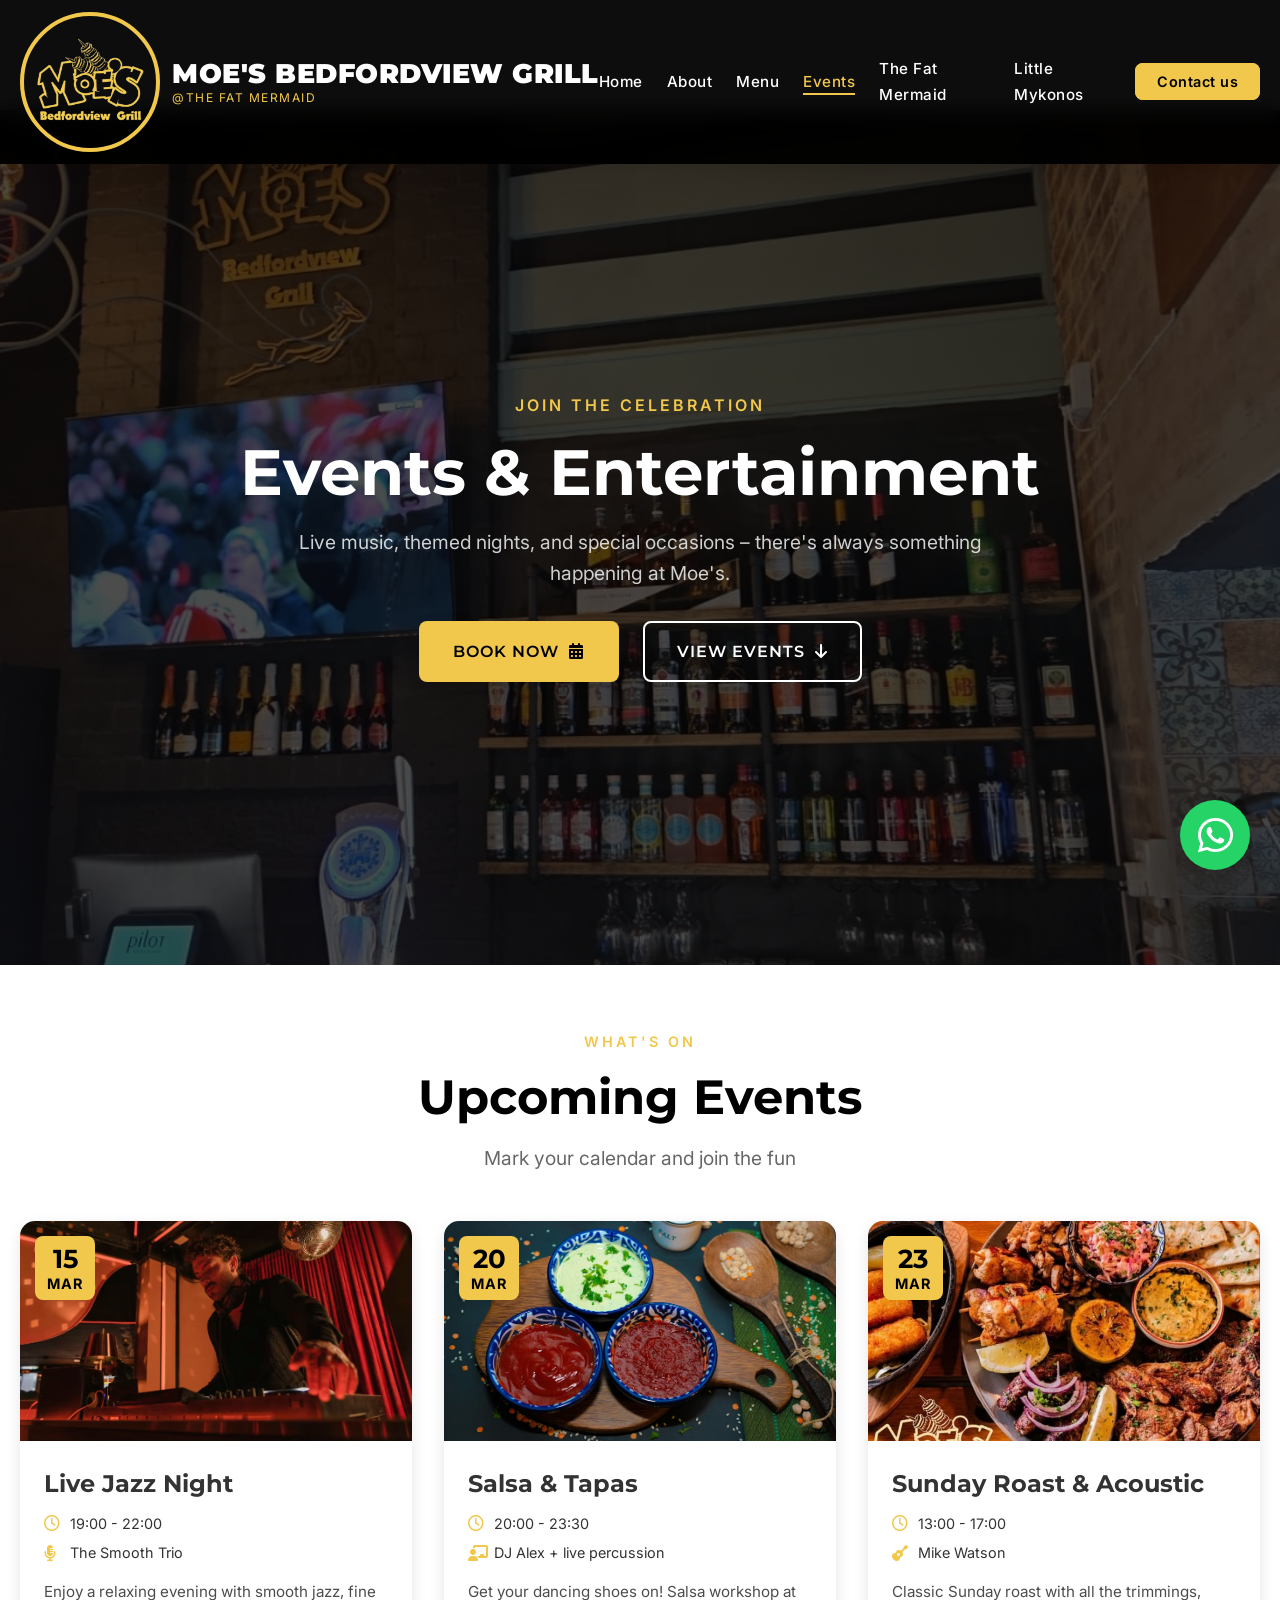
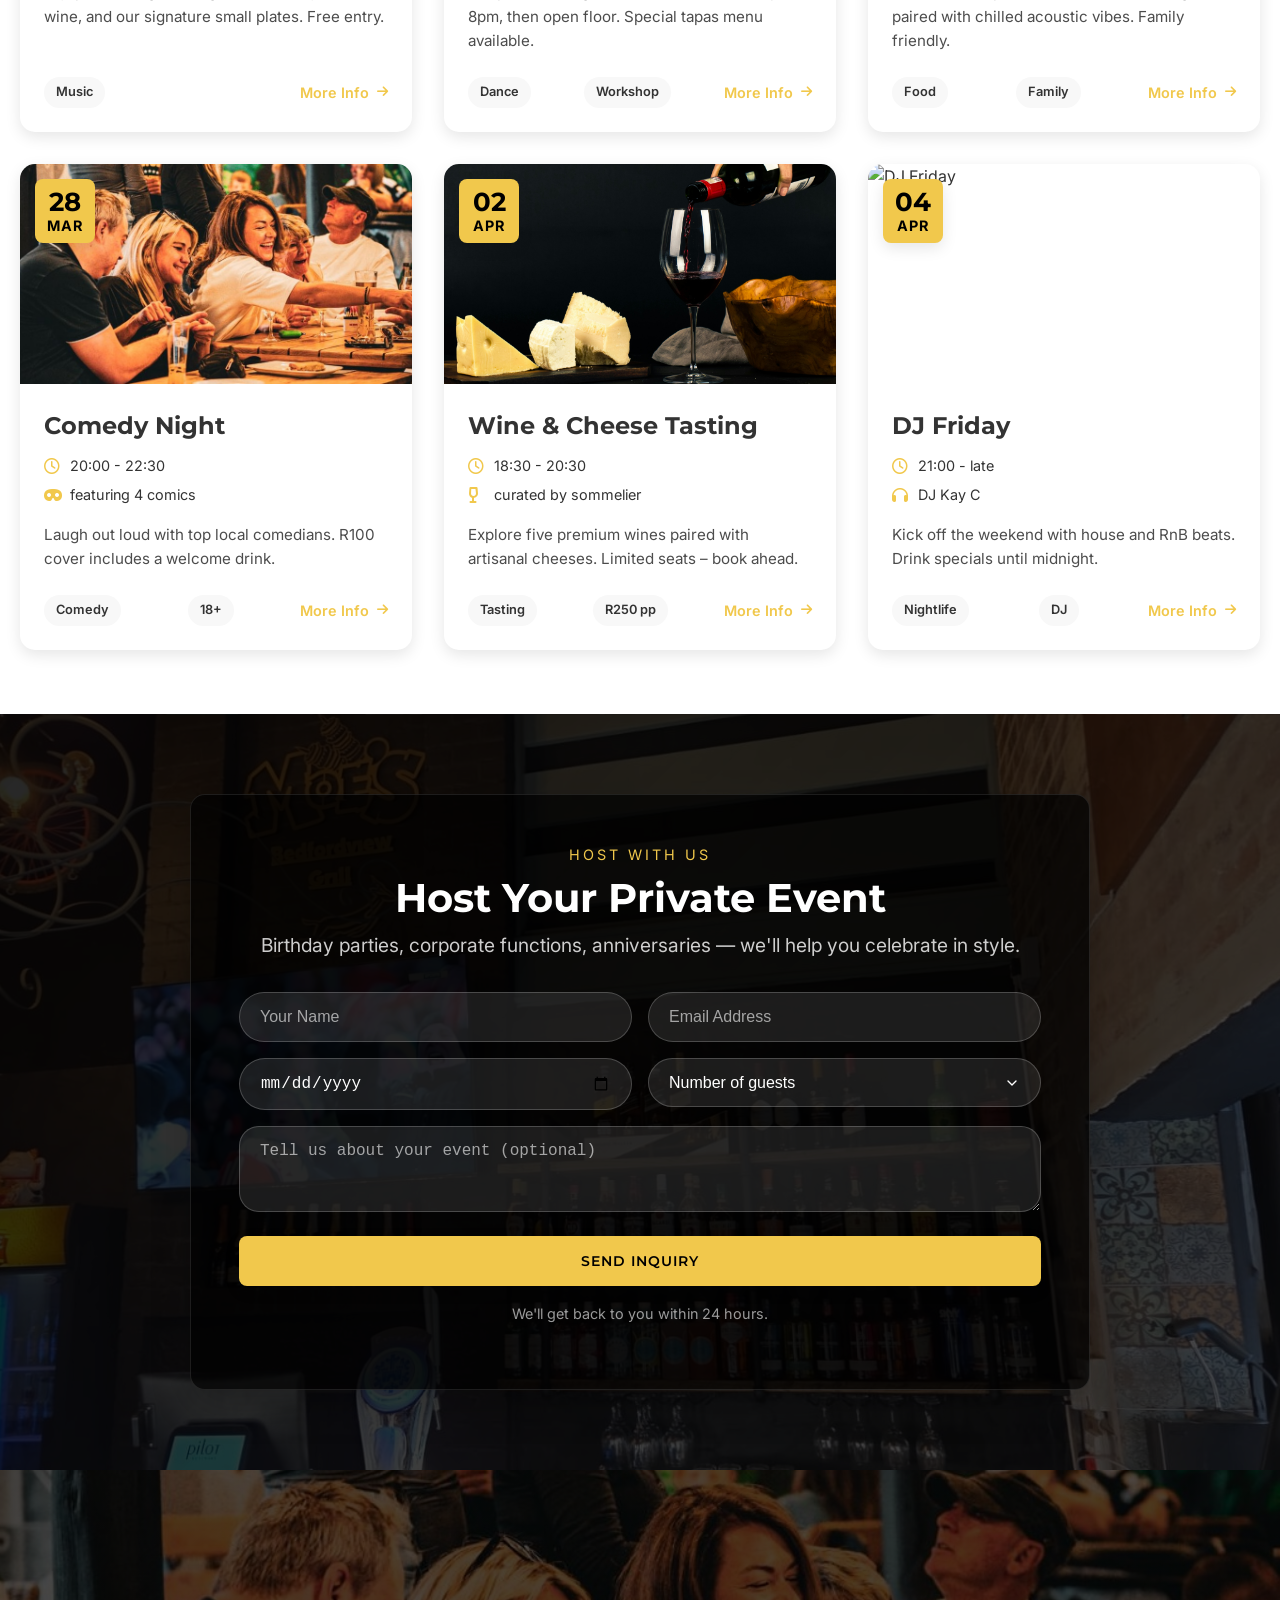
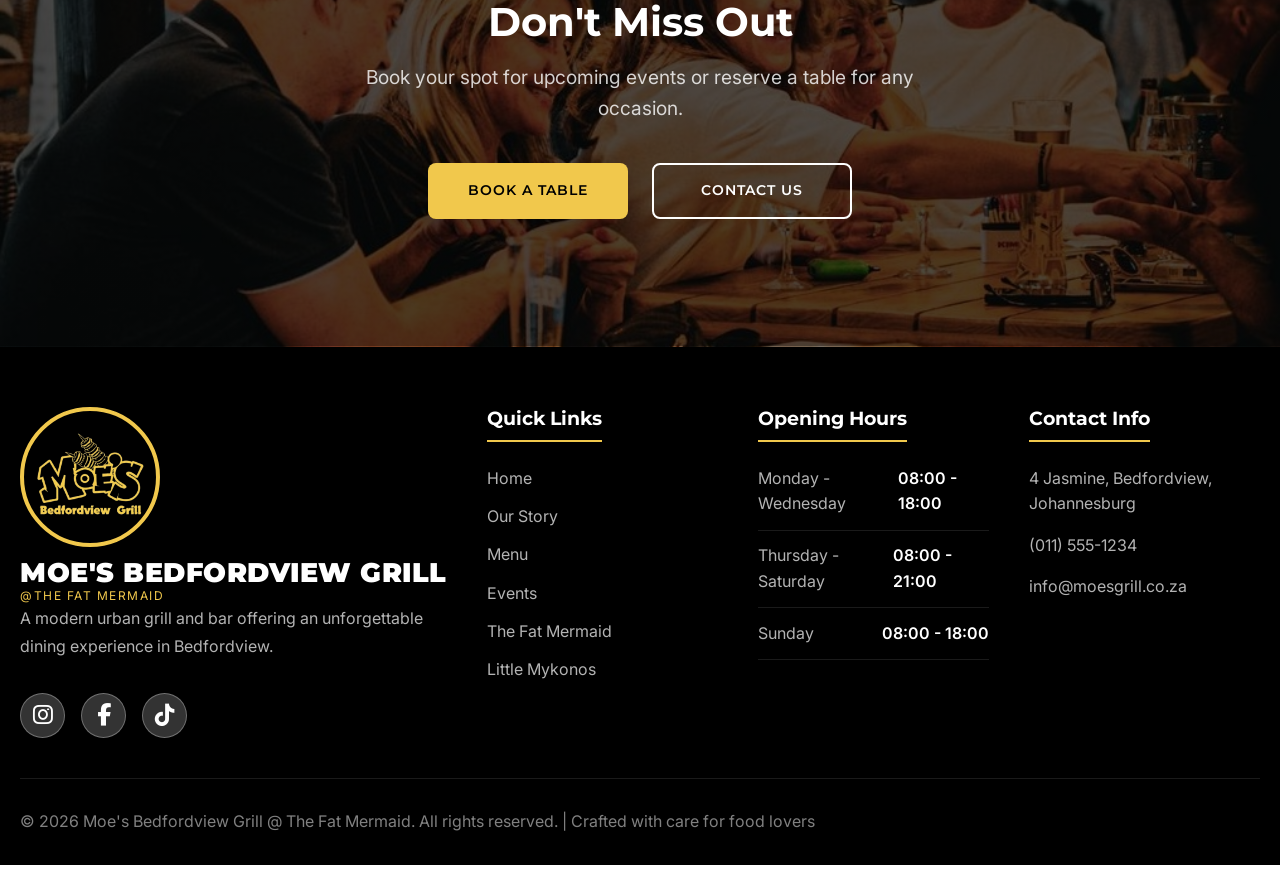
==== commit db0acf04: "Update events.html" ====
--- a/events.html
+++ b/events.html
@@ -16,7 +16,7 @@
                 <a href="Moe's_bedfordview_grill.html" class="logo">
                     <div class="logo-wrapper">
                         <div class="logo-image">
-                            <img src="logo.png" alt="Moe's Grill Logo" class="logo-img">
+                            <img src="Logo.png" alt="Moe's Grill Logo" class="logo-img">
                         </div>
                         <div class="logo-text-container">
                             <span class="logo-main">MOE'S BEDFORDVIEW GRILL</span>
@@ -291,7 +291,7 @@
                     <div class="footer-logo">
                         <div class="logo-wrapper">
                             <div class="logo-image">
-                                <img src="logo.png" alt="Moe's Grill Logo" class="logo-img">
+                                <img src="Logo.png" alt="Moe's Grill Logo" class="logo-img">
                             </div>
                             <div class="logo-text-container">
                                 <span class="logo-main">MOE'S BEDFORDVIEW GRILL</span>
@@ -370,4 +370,4 @@
         });
     </script>
 </body>
-</html>+</html>
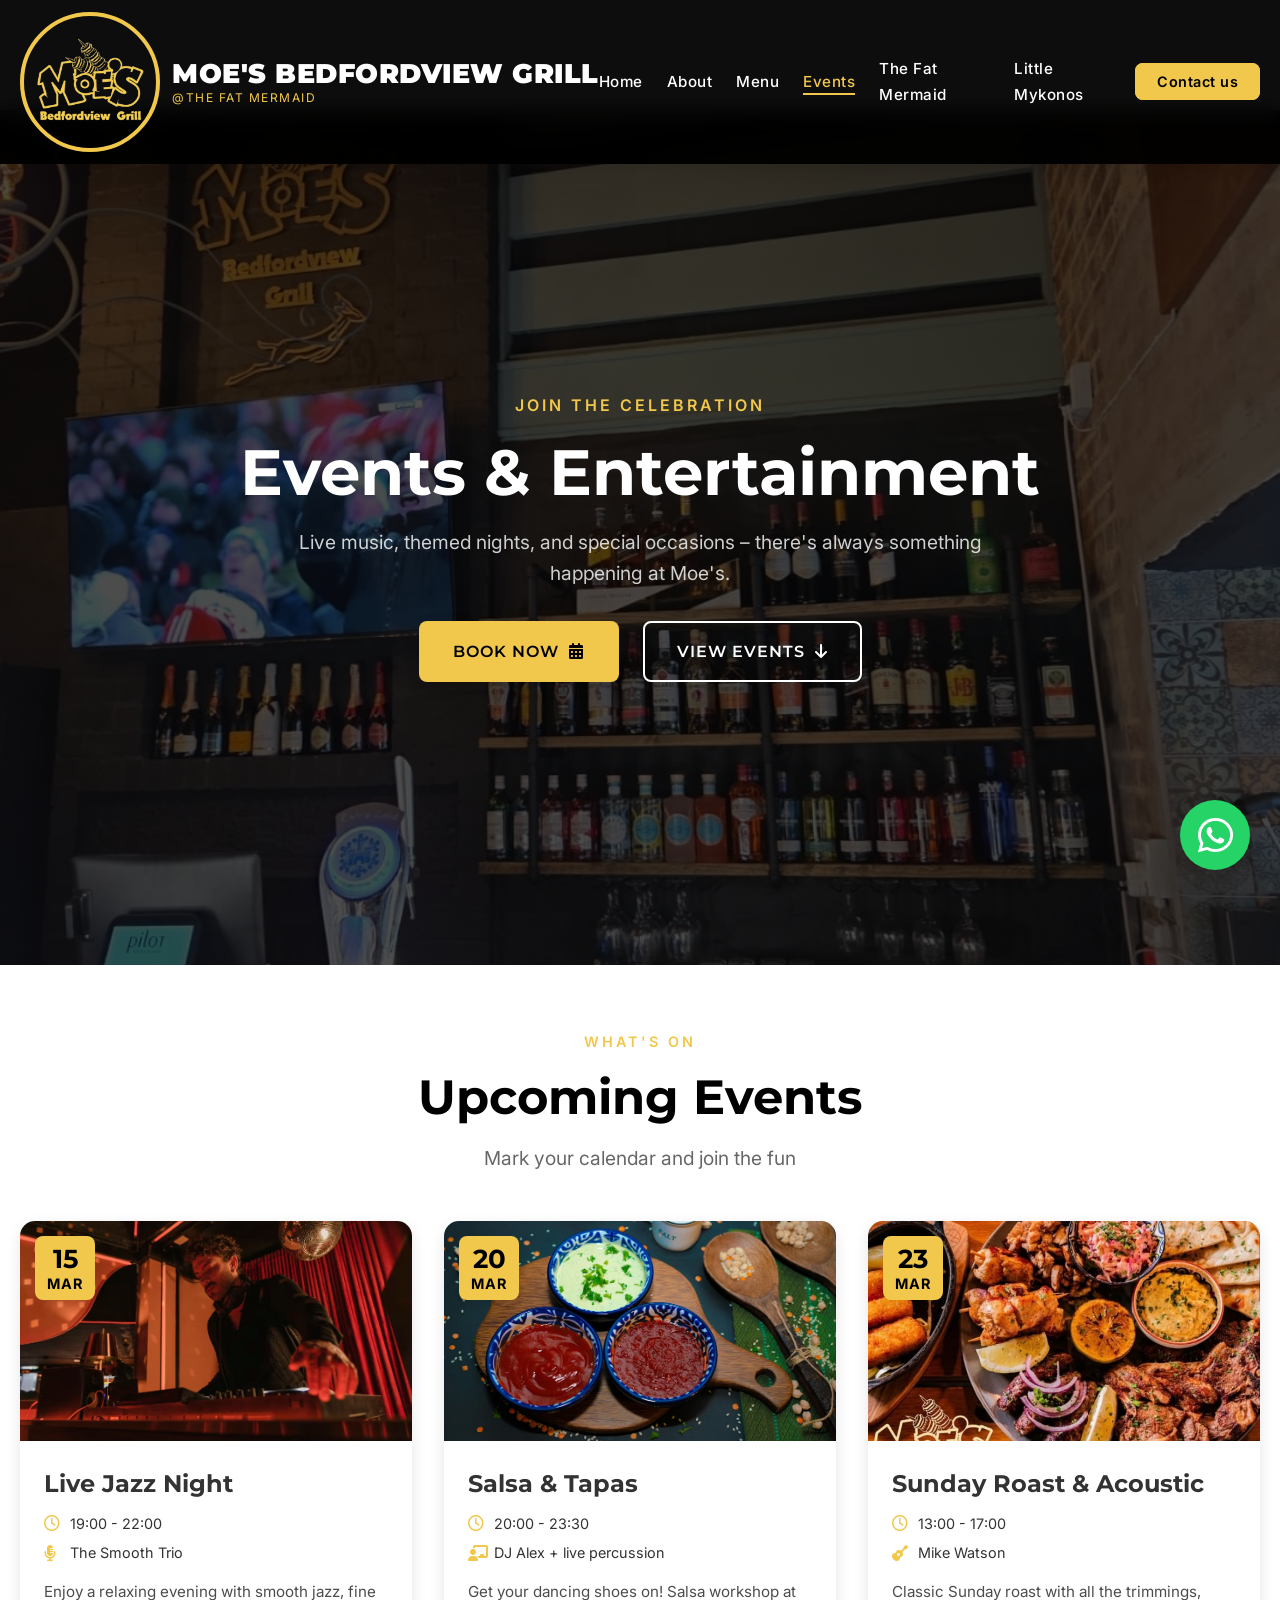
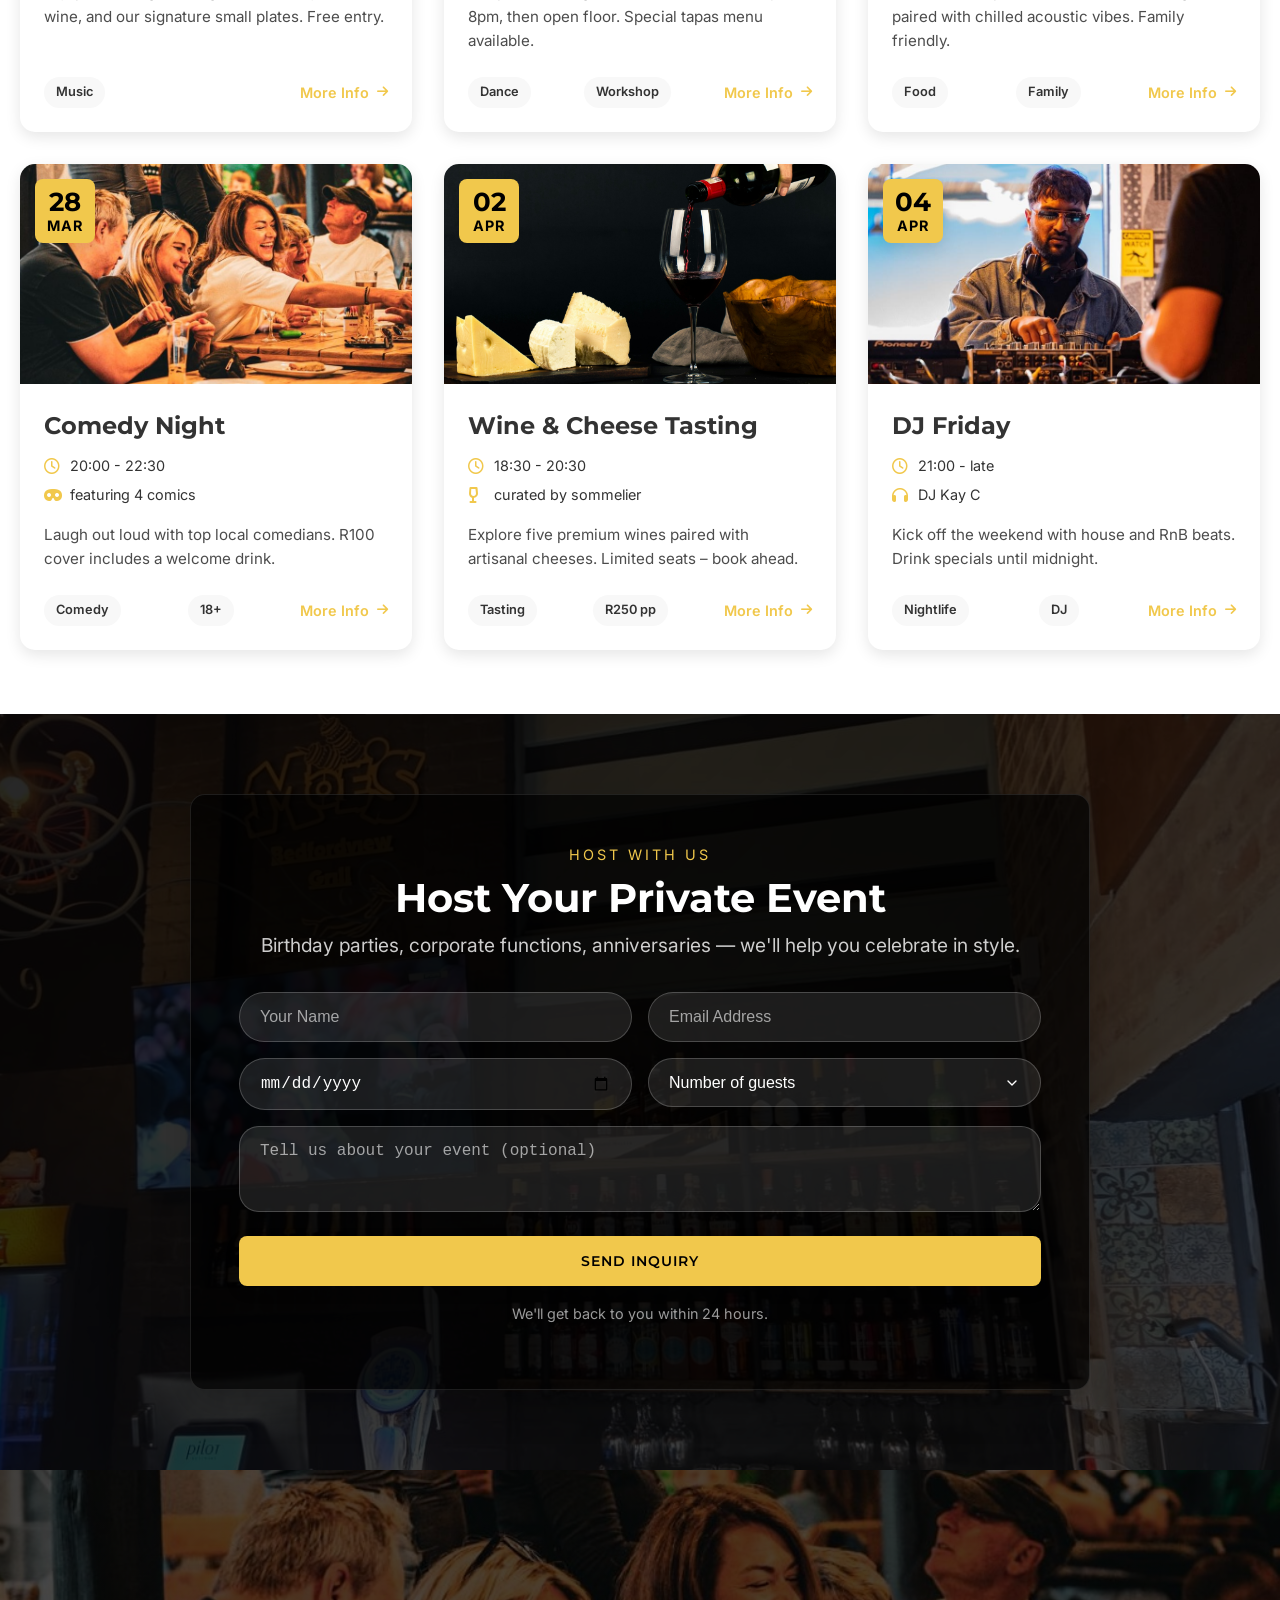
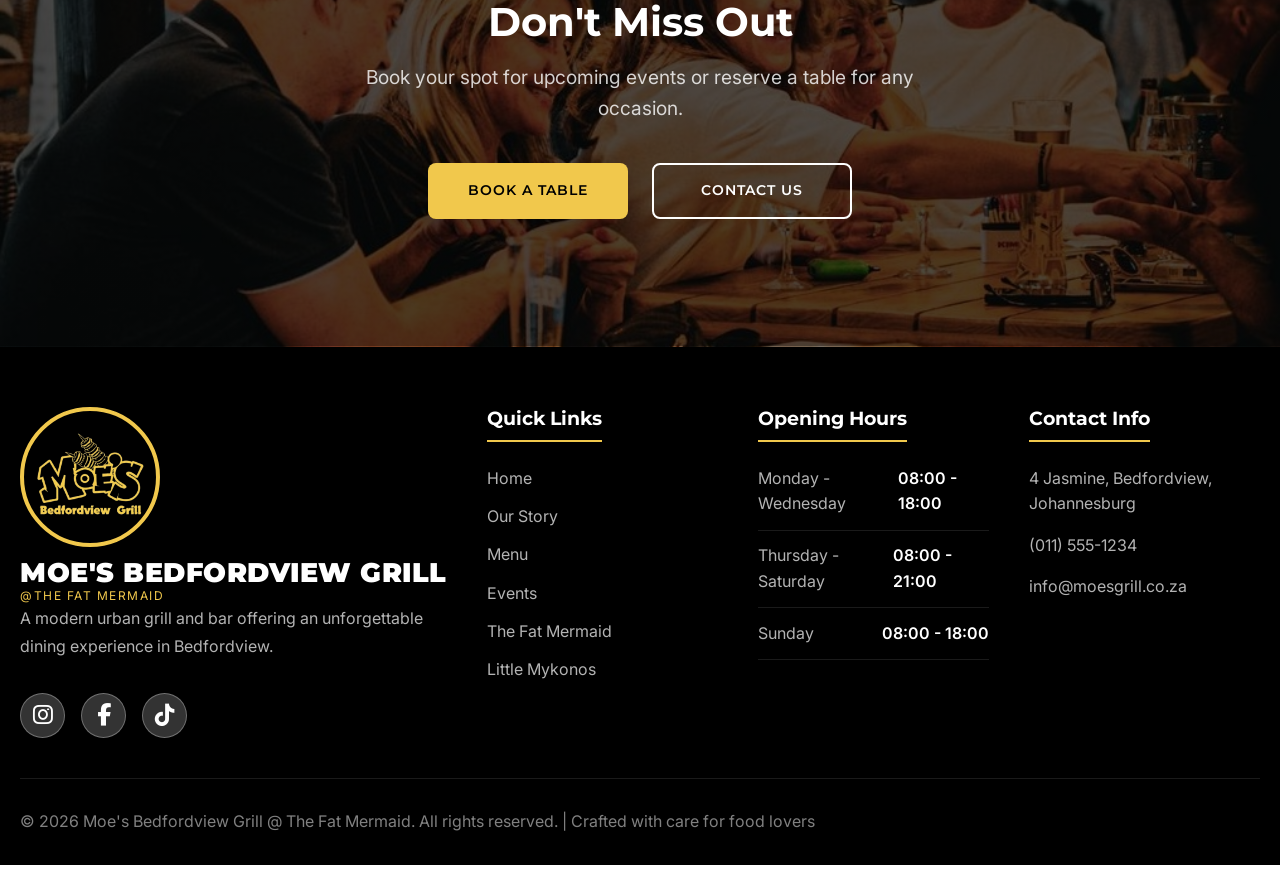
==== commit 055a601d: "Update events.html" ====
--- a/events.html
+++ b/events.html
@@ -195,7 +195,7 @@
                 <!-- Event 6: DJ Friday -->
                 <div class="event-card">
                     <div class="event-image">
-                        <img src="DJ.jpg" alt="DJ Friday" class="event-img">
+                        <img src="dj.jpg" alt="DJ Friday" class="event-img">
                         <div class="event-date-badge">
                             <span class="event-day">04</span>
                             <span class="event-month">APR</span>
